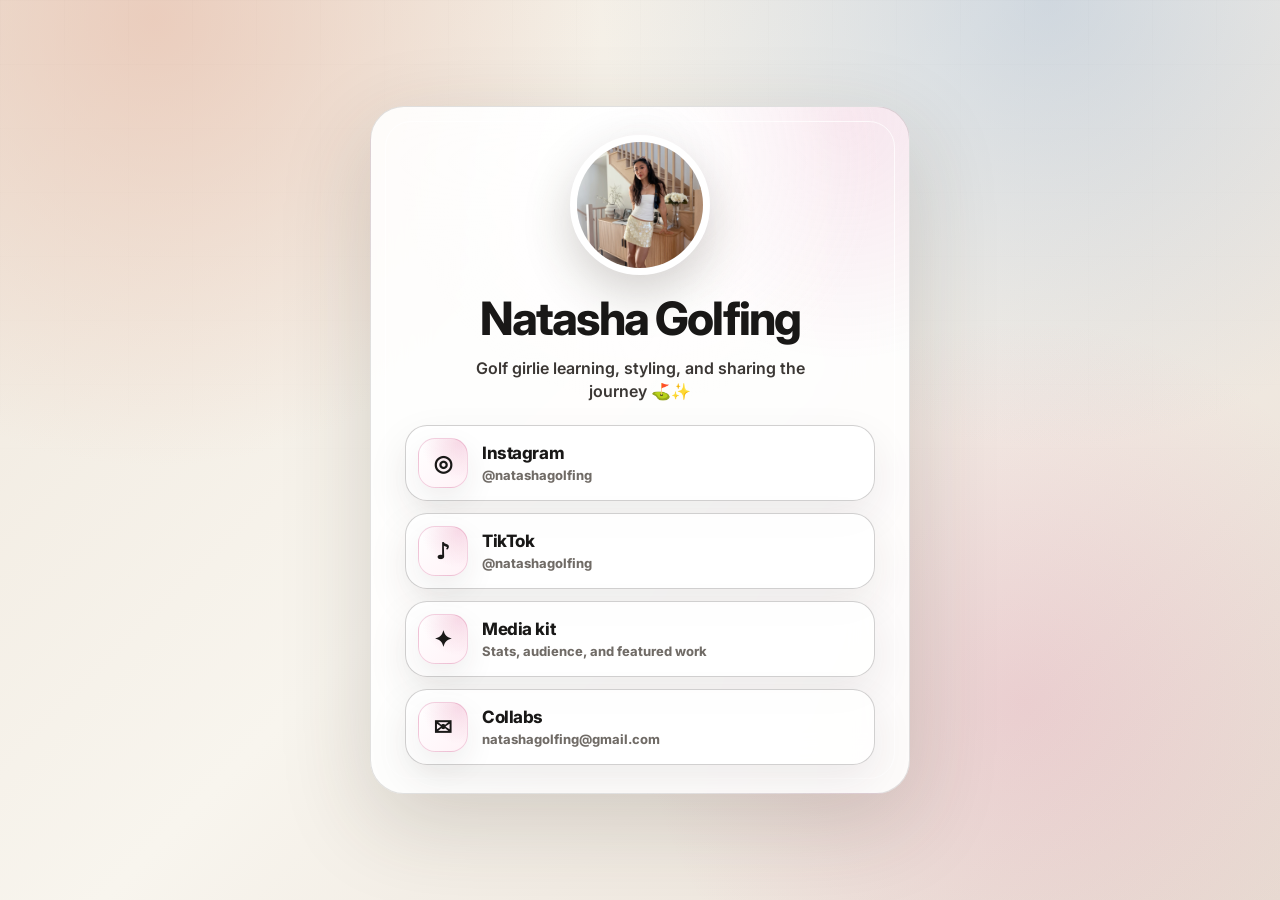
==== links/index.html @ 9432d254 "Fit links page and soften icons" ====
<!doctype html>
<html lang="en">
  <head>
    <meta charset="utf-8" />
    <meta name="viewport" content="width=device-width, initial-scale=1" />
    <meta name="description" content="Natasha Golfing links for Instagram, TikTok, media kit, and collabs." />
    <title>Natasha Golfing Links</title>
    <link rel="preconnect" href="https://fonts.googleapis.com" />
    <link rel="preconnect" href="https://fonts.gstatic.com" crossorigin />
    <link href="https://fonts.googleapis.com/css2?family=Inter:wght@400;500;600;700;800;900&display=swap" rel="stylesheet" />
    <link rel="stylesheet" href="styles.css?v=20260704-links9" />
  </head>
  <body>
    <div class="noise" aria-hidden="true"></div>
    <main class="links-shell" aria-label="Natasha Golfing links">
      <section class="links-card">
        <div class="avatar-wrap">
          <img src="../assets/natasha-avatar.jpg" alt="Natasha Golfing" />
        </div>

        <h1>Natasha Golfing</h1>
        <p class="intro">Golf girlie learning, styling, and sharing the journey ⛳️✨</p>

        <div class="link-stack">
          <a class="link-button instagram" href="https://www.instagram.com/natashagolfing/" target="_blank" rel="noreferrer">
            <span class="link-icon">◎</span>
            <span>
              <strong>Instagram</strong>
              <small>@natashagolfing</small>
            </span>
          </a>

          <a class="link-button tiktok" href="https://www.tiktok.com/@natashagolfing" target="_blank" rel="noreferrer">
            <span class="link-icon">♪</span>
            <span>
              <strong>TikTok</strong>
              <small>@natashagolfing</small>
            </span>
          </a>

          <a class="link-button media-kit" href="https://natashagolfing.com/">
            <span class="link-icon">✦</span>
            <span>
              <strong>Media kit</strong>
              <small>Stats, audience, and featured work</small>
            </span>
          </a>

          <a class="link-button email" href="mailto:natashagolfing@gmail.com">
            <span class="link-icon">✉</span>
            <span>
              <strong>Collabs</strong>
              <small>natashagolfing@gmail.com</small>
            </span>
          </a>
        </div>
      </section>
    </main>
  </body>
</html>
---- links/styles.css ----
:root {
  --bg: #f2eee8;
  --ink: #191817;
  --muted: #706b66;
  --line: rgba(25, 24, 23, 0.13);
  --line-strong: rgba(25, 24, 23, 0.2);
  --card: rgba(255, 255, 255, 0.88);
  --blush: #c5437d;
  --pink-soft: #f6dbe8;
  --cream: #fff8ee;
  --shadow: 0 28px 90px rgba(54, 43, 35, 0.18);
}

* { box-sizing: border-box; }
html { height: 100%; }
body {
  height: 100vh;
  height: 100dvh;
  margin: 0;
  overflow: hidden;
  color: var(--ink);
  font-family: Inter, system-ui, -apple-system, BlinkMacSystemFont, "Segoe UI", sans-serif;
  background:
    radial-gradient(circle at 12% 2%, rgba(232, 194, 176, 0.72), transparent 28rem),
    radial-gradient(circle at 82% 0%, rgba(143, 169, 200, 0.38), transparent 28rem),
    radial-gradient(circle at 80% 78%, rgba(209, 59, 124, 0.14), transparent 24rem),
    linear-gradient(135deg, #efe7dc, #f8f5ee 46%, #e8ddd3);
}

.noise {
  position: fixed;
  inset: 0;
  pointer-events: none;
  opacity: 0.28;
  background-image:
    linear-gradient(rgba(25,24,23,0.035) 1px, transparent 1px),
    linear-gradient(90deg, rgba(25,24,23,0.03) 1px, transparent 1px);
  background-size: 64px 64px;
  mask-image: linear-gradient(to bottom, #000, transparent 82%);
}

.links-shell {
  position: relative;
  z-index: 1;
  width: min(100% - 28px, 540px);
  height: 100vh;
  height: 100dvh;
  margin: 0 auto;
  padding: 14px 0;
  display: grid;
  place-items: center;
}

.links-card {
  width: 100%;
  max-height: calc(100dvh - 28px);
  position: relative;
  overflow: hidden;
  border: 1px solid var(--line);
  border-radius: 34px;
  background:
    radial-gradient(circle at 50% 8%, rgba(255,255,255,.98), transparent 15rem),
    radial-gradient(circle at 88% 2%, rgba(209,59,124,.12), transparent 15rem),
    var(--card);
  box-shadow: var(--shadow);
  backdrop-filter: blur(26px);
  padding: clamp(20px, 3.2dvh, 30px) 34px;
  text-align: center;
}

.links-card::before {
  content: "";
  position: absolute;
  inset: 14px;
  border-radius: 26px;
  border: 1px solid rgba(255,255,255,.74);
  pointer-events: none;
}

.avatar-wrap {
  width: clamp(106px, 17dvh, 140px);
  aspect-ratio: 1;
  margin: 0 auto clamp(14px, 2.2dvh, 20px);
  position: relative;
  border-radius: 999px;
  border: 7px solid #fff;
  overflow: hidden;
  background: #eee;
  box-shadow: 0 18px 48px rgba(54,43,35,.22);
}

.avatar-wrap img {
  width: 100%;
  height: 100%;
  object-fit: cover;
  object-position: center center;
  display: block;
}

.eyebrow {
  margin: 0 0 10px;
  color: var(--blush);
  text-transform: uppercase;
  letter-spacing: .16em;
  font-size: 11px;
  font-weight: 950;
}

h1 {
  margin: 0;
  font-size: clamp(34px, 7vw, 46px);
  line-height: 1;
  letter-spacing: -.04em;
  font-weight: 760;
}

.intro {
  max-width: 390px;
  margin: clamp(12px, 1.8dvh, 16px) auto clamp(16px, 2.5dvh, 22px);
  color: #3b3734;
  font-size: clamp(14px, 2.1dvh, 16px);
  line-height: 1.42;
  font-weight: 600;
}

.link-stack {
  display: grid;
  gap: clamp(8px, 1.4dvh, 12px);
}

.link-button {
  min-height: clamp(58px, 9dvh, 70px);
  position: relative;
  display: grid;
  grid-template-columns: auto 1fr;
  align-items: center;
  gap: 14px;
  border: 1px solid var(--line-strong);
  border-radius: 22px;
  background: rgba(255,255,255,.8);
  color: var(--ink);
  text-decoration: none;
  padding: clamp(8px, 1.4dvh, 12px) 16px clamp(8px, 1.4dvh, 12px) 12px;
  box-shadow: 0 16px 42px rgba(54,43,35,.08);
  transition: transform 180ms ease, box-shadow 180ms ease, border-color 180ms ease, background 180ms ease;
}

.link-button:hover {
  transform: translateY(-3px);
  border-color: rgba(197,67,125,.36);
  background: #fff;
  box-shadow: 0 22px 54px rgba(54,43,35,.14);
}

.link-icon {
  width: clamp(42px, 6.4dvh, 50px);
  height: clamp(42px, 6.4dvh, 50px);
  display: grid;
  place-items: center;
  border: 1px solid rgba(197,67,125,.22);
  border-radius: 17px;
  background:
    radial-gradient(circle at 82% 8%, rgba(209,59,124,.16), transparent 62%),
    linear-gradient(135deg, #fff, #fff2f7);
  color: var(--ink);
  font-size: 22px;
  font-weight: 950;
  box-shadow: 0 12px 30px rgba(54,43,35,.08);
  transition: background 180ms ease, color 180ms ease, border-color 180ms ease;
}

.link-button:hover .link-icon {
  background:
    radial-gradient(circle at 82% 8%, rgba(209,59,124,.22), transparent 62%),
    linear-gradient(135deg, #fff, #ffe8f1);
  border-color: rgba(197,67,125,.34);
  color: var(--ink);
}

.link-button span:not(.link-icon) {
  min-width: 0;
  display: grid;
  gap: 4px;
  text-align: left;
}

.link-button strong {
  font-size: 17px;
  letter-spacing: -.025em;
  font-weight: 760;
}

.link-button small {
  overflow: hidden;
  color: var(--muted);
  font-size: 13px;
  font-weight: 750;
  text-overflow: ellipsis;
  white-space: nowrap;
}

@media (max-width: 520px) {
  .links-shell {
    width: min(100% - 18px, 540px);
    padding: 8px 0;
  }

  .links-card {
    max-height: calc(100dvh - 16px);
    border-radius: 28px;
    padding: clamp(16px, 2.6dvh, 22px) 18px;
  }

  .links-card::before {
    inset: 10px;
    border-radius: 22px;
  }

  .avatar-wrap {
    width: clamp(96px, 16dvh, 124px);
    border-width: 6px;
  }

  h1 { font-size: clamp(31px, 9.5vw, 40px); }
  .intro { font-size: clamp(13px, 2dvh, 15px); }
  .link-button { border-radius: 20px; }
  .link-icon { border-radius: 16px; }
}

@media (max-height: 680px) {
  .links-card { padding-top: 16px; padding-bottom: 16px; }
  .links-card::before { inset: 9px; }
  .avatar-wrap { width: 92px; border-width: 6px; }
  h1 { font-size: 34px; }
  .intro { margin-top: 10px; margin-bottom: 12px; font-size: 13px; line-height: 1.32; }
  .link-stack { gap: 8px; }
  .link-button { min-height: 56px; border-radius: 18px; }
  .link-icon { width: 40px; height: 40px; border-radius: 14px; font-size: 19px; }
  .link-button strong { font-size: 15px; }
  .link-button small { font-size: 12px; }
}

@media (max-height: 560px) {
  .links-card { padding-top: 12px; padding-bottom: 12px; }
  .avatar-wrap { width: 74px; margin-bottom: 8px; }
  h1 { font-size: 30px; }
  .intro { margin: 8px auto 10px; }
  .link-button { min-height: 50px; }
  .link-icon { width: 36px; height: 36px; }
}
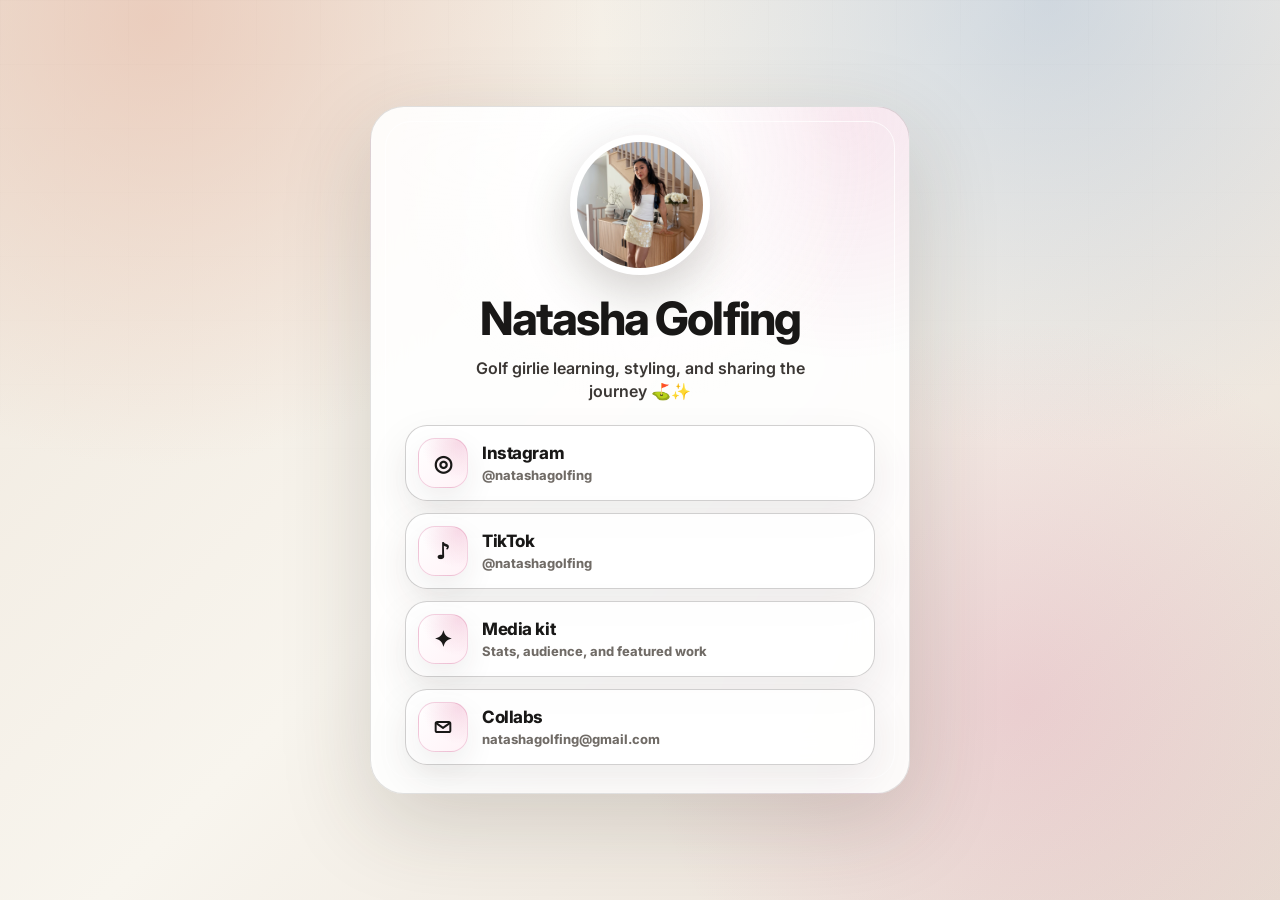
==== commit da054982: "Use outline collabs icon" ====
--- a/links/index.html
+++ b/links/index.html
@@ -8,7 +8,7 @@
     <link rel="preconnect" href="https://fonts.googleapis.com" />
     <link rel="preconnect" href="https://fonts.gstatic.com" crossorigin />
     <link href="https://fonts.googleapis.com/css2?family=Inter:wght@400;500;600;700;800;900&display=swap" rel="stylesheet" />
-    <link rel="stylesheet" href="styles.css?v=20260704-links9" />
+    <link rel="stylesheet" href="styles.css?v=20260704-links11" />
   </head>
   <body>
     <div class="noise" aria-hidden="true"></div>
@@ -47,7 +47,12 @@
           </a>
 
           <a class="link-button email" href="mailto:natashagolfing@gmail.com">
-            <span class="link-icon">✉</span>
+            <span class="link-icon" aria-hidden="true">
+              <svg viewBox="0 0 24 24" focusable="false">
+                <rect x="4" y="6.5" width="16" height="11" rx="1.8" />
+                <path d="M5 8l7 5 7-5" />
+              </svg>
+            </span>
             <span>
               <strong>Collabs</strong>
               <small>natashagolfing@gmail.com</small>
@@ -56,5 +61,6 @@
         </div>
       </section>
     </main>
+    <script src="script.js?v=20260704-links11"></script>
   </body>
 </html>
--- a/links/styles.css
+++ b/links/styles.css
@@ -176,6 +176,15 @@
   border-color: rgba(197,67,125,.34);
   color: var(--ink);
 }
+.link-icon svg {
+  width: 22px;
+  height: 22px;
+  fill: none;
+  stroke: currentColor;
+  stroke-width: 2.15;
+  stroke-linecap: round;
+  stroke-linejoin: round;
+}
 
 .link-button span:not(.link-icon) {
   min-width: 0;
@@ -197,6 +206,29 @@
   font-weight: 750;
   text-overflow: ellipsis;
   white-space: nowrap;
+}
+.email-toast {
+  position: fixed;
+  left: 50%;
+  bottom: 18px;
+  z-index: 20;
+  transform: translate(-50%, 12px);
+  opacity: 0;
+  pointer-events: none;
+  border: 1px solid var(--line-strong);
+  border-radius: 999px;
+  background: rgba(255,255,255,.92);
+  color: var(--ink);
+  padding: 11px 15px;
+  font-size: 13px;
+  font-weight: 900;
+  box-shadow: 0 18px 44px rgba(54,43,35,.16);
+  backdrop-filter: blur(18px);
+  transition: opacity 180ms ease, transform 180ms ease;
+}
+.email-toast.show {
+  opacity: 1;
+  transform: translate(-50%, 0);
 }
 
 @media (max-width: 520px) {
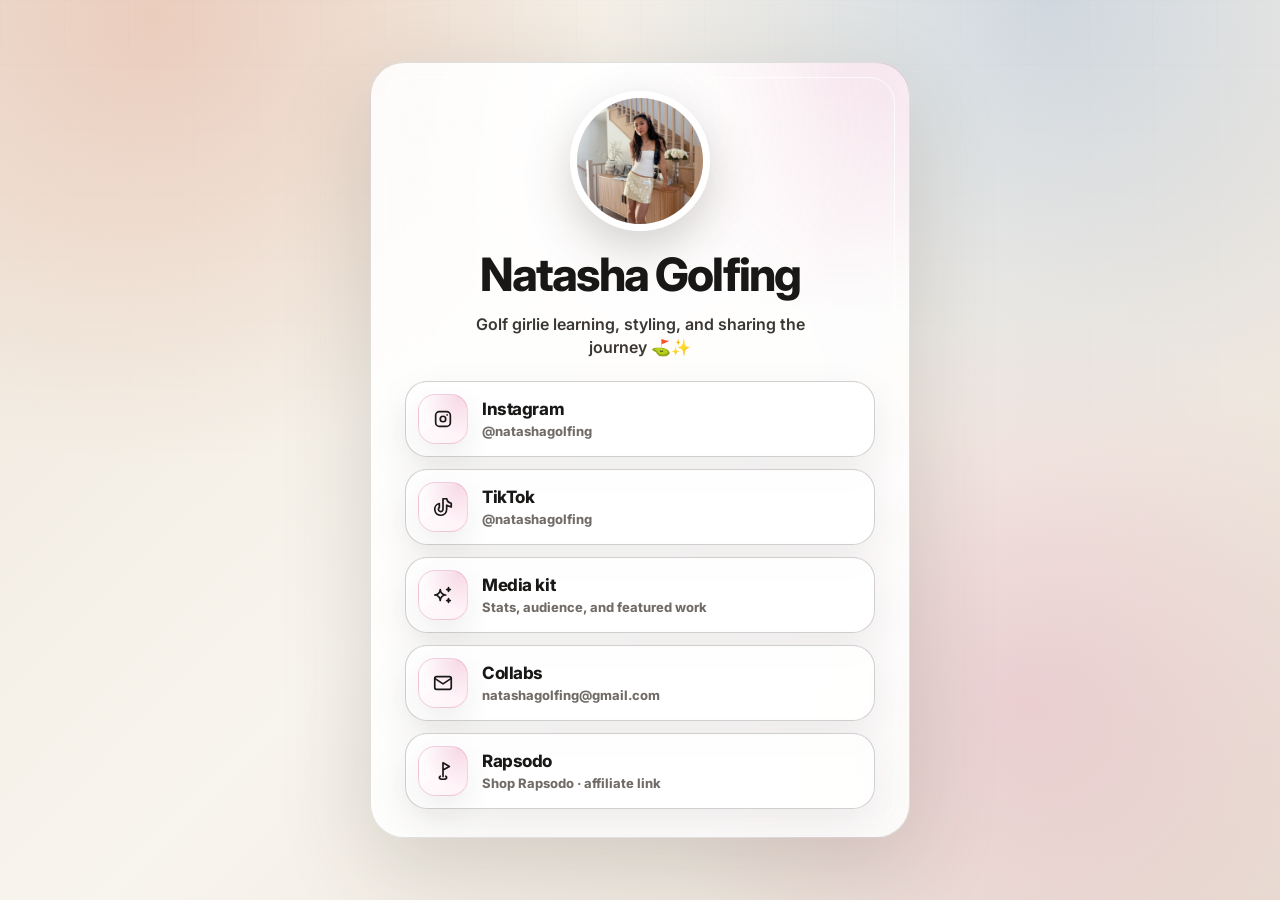
==== commit d6e88117: "Links page: unify icons as outline SVGs, add Rapsodo affiliate link" ====
--- a/links/index.html
+++ b/links/index.html
@@ -3,12 +3,12 @@
   <head>
     <meta charset="utf-8" />
     <meta name="viewport" content="width=device-width, initial-scale=1" />
-    <meta name="description" content="Natasha Golfing links for Instagram, TikTok, media kit, and collabs." />
+    <meta name="description" content="Natasha Golfing links for Instagram, TikTok, media kit, collabs, and Rapsodo." />
     <title>Natasha Golfing Links</title>
     <link rel="preconnect" href="https://fonts.googleapis.com" />
     <link rel="preconnect" href="https://fonts.gstatic.com" crossorigin />
     <link href="https://fonts.googleapis.com/css2?family=Inter:wght@400;500;600;700;800;900&display=swap" rel="stylesheet" />
-    <link rel="stylesheet" href="styles.css?v=20260704-links11" />
+    <link rel="stylesheet" href="styles.css?v=20260704-links13" />
   </head>
   <body>
     <div class="noise" aria-hidden="true"></div>
@@ -22,8 +22,10 @@
         <p class="intro">Golf girlie learning, styling, and sharing the journey ⛳️✨</p>
 
         <div class="link-stack">
-          <a class="link-button instagram" href="https://www.instagram.com/natashagolfing/" target="_blank" rel="noreferrer">
-            <span class="link-icon">◎</span>
+          <a class="link-button instagram" href="https://instagram.com/natashagolfing" target="_blank" rel="noreferrer">
+            <span class="link-icon" aria-hidden="true">
+              <svg viewBox="0 0 24 24" focusable="false"><path d="M4 8a4 4 0 0 1 4-4h8a4 4 0 0 1 4 4v8a4 4 0 0 1-4 4H8a4 4 0 0 1-4-4z" /><circle cx="12" cy="12" r="3" /><path d="M16.5 7.5v.01" /></svg>
+            </span>
             <span>
               <strong>Instagram</strong>
               <small>@natashagolfing</small>
@@ -31,7 +33,9 @@
           </a>
 
           <a class="link-button tiktok" href="https://www.tiktok.com/@natashagolfing" target="_blank" rel="noreferrer">
-            <span class="link-icon">♪</span>
+            <span class="link-icon" aria-hidden="true">
+              <svg viewBox="0 0 24 24" focusable="false"><path d="M21 7.917v4.034a9.948 9.948 0 0 1-5-1.951v4.5a6.5 6.5 0 1 1-8-6.326v4.326a2.5 2.5 0 1 0 4 2V3h4.083A6.005 6.005 0 0 0 21 7.917z" /></svg>
+            </span>
             <span>
               <strong>TikTok</strong>
               <small>@natashagolfing</small>
@@ -39,7 +43,9 @@
           </a>
 
           <a class="link-button media-kit" href="https://natashagolfing.com/">
-            <span class="link-icon">✦</span>
+            <span class="link-icon" aria-hidden="true">
+              <svg viewBox="0 0 24 24" focusable="false"><path d="M16 18a2 2 0 0 1 2 2a2 2 0 0 1 2-2a2 2 0 0 1-2-2a2 2 0 0 1-2 2zm0-12a2 2 0 0 1 2 2a2 2 0 0 1 2-2a2 2 0 0 1-2-2a2 2 0 0 1-2 2zM9 18a6 6 0 0 1 6-6a6 6 0 0 1-6-6a6 6 0 0 1-6 6a6 6 0 0 1 6 6z" /></svg>
+            </span>
             <span>
               <strong>Media kit</strong>
               <small>Stats, audience, and featured work</small>
@@ -48,19 +54,25 @@
 
           <a class="link-button email" href="mailto:natashagolfing@gmail.com">
             <span class="link-icon" aria-hidden="true">
-              <svg viewBox="0 0 24 24" focusable="false">
-                <rect x="4" y="6.5" width="16" height="11" rx="1.8" />
-                <path d="M5 8l7 5 7-5" />
-              </svg>
+              <svg viewBox="0 0 24 24" focusable="false"><path d="M3 7a2 2 0 0 1 2-2h14a2 2 0 0 1 2 2v10a2 2 0 0 1-2 2H5a2 2 0 0 1-2-2z" /><path d="M3 7l9 6l9-6" /></svg>
             </span>
             <span>
               <strong>Collabs</strong>
               <small>natashagolfing@gmail.com</small>
             </span>
           </a>
+
+          <a class="link-button rapsodo" href="http://glnk.io/91vnw/natashagan" target="_blank" rel="noreferrer">
+            <span class="link-icon" aria-hidden="true">
+              <svg viewBox="0 0 24 24" focusable="false"><path d="M12 18V3l7 4l-7 4" /><path d="M9 17.67c-.62.36-1 .82-1 1.33c0 1.1 1.8 2 4 2s4-.9 4-2c0-.5-.38-.97-1-1.33" /></svg>
+            </span>
+            <span>
+              <strong>Rapsodo</strong>
+              <small>Shop Rapsodo · affiliate link</small>
+            </span>
+          </a>
         </div>
       </section>
     </main>
-    <script src="script.js?v=20260704-links11"></script>
   </body>
 </html>
--- a/links/styles.css
+++ b/links/styles.css
@@ -163,8 +163,6 @@
     radial-gradient(circle at 82% 8%, rgba(209,59,124,.16), transparent 62%),
     linear-gradient(135deg, #fff, #fff2f7);
   color: var(--ink);
-  font-size: 22px;
-  font-weight: 950;
   box-shadow: 0 12px 30px rgba(54,43,35,.08);
   transition: background 180ms ease, color 180ms ease, border-color 180ms ease;
 }
@@ -181,7 +179,7 @@
   height: 22px;
   fill: none;
   stroke: currentColor;
-  stroke-width: 2.15;
+  stroke-width: 1.85;
   stroke-linecap: round;
   stroke-linejoin: round;
 }
@@ -207,30 +205,6 @@
   text-overflow: ellipsis;
   white-space: nowrap;
 }
-.email-toast {
-  position: fixed;
-  left: 50%;
-  bottom: 18px;
-  z-index: 20;
-  transform: translate(-50%, 12px);
-  opacity: 0;
-  pointer-events: none;
-  border: 1px solid var(--line-strong);
-  border-radius: 999px;
-  background: rgba(255,255,255,.92);
-  color: var(--ink);
-  padding: 11px 15px;
-  font-size: 13px;
-  font-weight: 900;
-  box-shadow: 0 18px 44px rgba(54,43,35,.16);
-  backdrop-filter: blur(18px);
-  transition: opacity 180ms ease, transform 180ms ease;
-}
-.email-toast.show {
-  opacity: 1;
-  transform: translate(-50%, 0);
-}
-
 @media (max-width: 520px) {
   .links-shell {
     width: min(100% - 18px, 540px);
@@ -267,7 +241,8 @@
   .intro { margin-top: 10px; margin-bottom: 12px; font-size: 13px; line-height: 1.32; }
   .link-stack { gap: 8px; }
   .link-button { min-height: 56px; border-radius: 18px; }
-  .link-icon { width: 40px; height: 40px; border-radius: 14px; font-size: 19px; }
+  .link-icon { width: 40px; height: 40px; border-radius: 14px; }
+  .link-icon svg { width: 20px; height: 20px; }
   .link-button strong { font-size: 15px; }
   .link-button small { font-size: 12px; }
 }
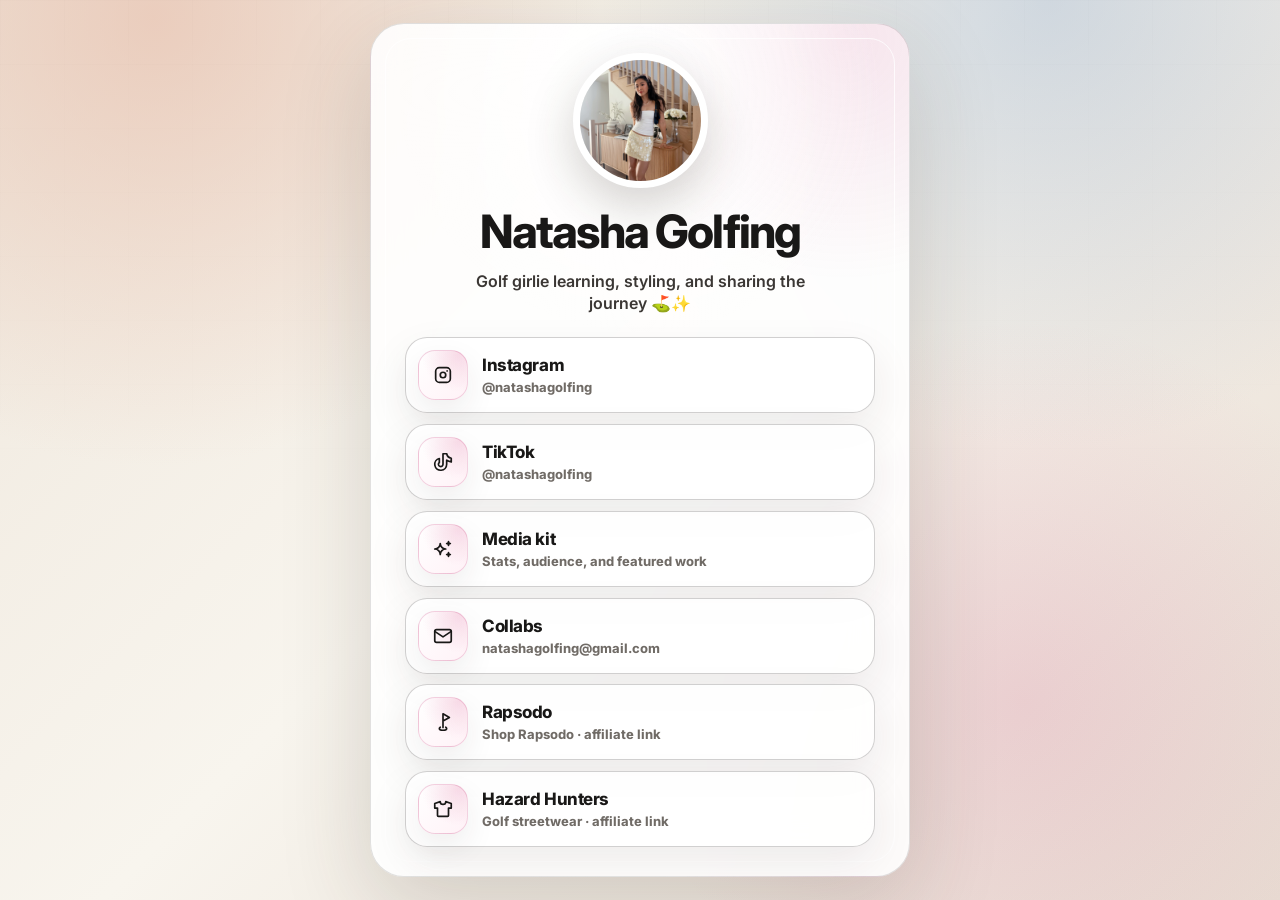
==== commit 63aef897: "Links page: add Hazard Hunters affiliate link, fit 6 links in viewport" ====
--- a/links/index.html
+++ b/links/index.html
@@ -3,12 +3,12 @@
   <head>
     <meta charset="utf-8" />
     <meta name="viewport" content="width=device-width, initial-scale=1" />
-    <meta name="description" content="Natasha Golfing links for Instagram, TikTok, media kit, collabs, and Rapsodo." />
+    <meta name="description" content="Natasha Golfing links for Instagram, TikTok, media kit, collabs, Rapsodo, and Hazard Hunters." />
     <title>Natasha Golfing Links</title>
     <link rel="preconnect" href="https://fonts.googleapis.com" />
     <link rel="preconnect" href="https://fonts.gstatic.com" crossorigin />
     <link href="https://fonts.googleapis.com/css2?family=Inter:wght@400;500;600;700;800;900&display=swap" rel="stylesheet" />
-    <link rel="stylesheet" href="styles.css?v=20260704-links13" />
+    <link rel="stylesheet" href="styles.css?v=20260704-links17" />
   </head>
   <body>
     <div class="noise" aria-hidden="true"></div>
@@ -71,6 +71,16 @@
               <small>Shop Rapsodo · affiliate link</small>
             </span>
           </a>
+
+          <a class="link-button hazard-hunters" href="https://hazardhunters.net/natashagan" target="_blank" rel="noreferrer">
+            <span class="link-icon" aria-hidden="true">
+              <svg viewBox="0 0 24 24" focusable="false"><path d="M15 4l6 2v5h-3v8a1 1 0 0 1-1 1H7a1 1 0 0 1-1-1v-8H3V6l6-2a3 3 0 0 0 6 0" /></svg>
+            </span>
+            <span>
+              <strong>Hazard Hunters</strong>
+              <small>Golf streetwear · affiliate link</small>
+            </span>
+          </a>
         </div>
       </section>
     </main>
--- a/links/styles.css
+++ b/links/styles.css
@@ -14,10 +14,10 @@
 * { box-sizing: border-box; }
 html { height: 100%; }
 body {
-  height: 100vh;
-  height: 100dvh;
+  min-height: 100vh;
+  min-height: 100dvh;
   margin: 0;
-  overflow: hidden;
+  overflow-x: hidden;
   color: var(--ink);
   font-family: Inter, system-ui, -apple-system, BlinkMacSystemFont, "Segoe UI", sans-serif;
   background:
@@ -43,8 +43,8 @@
   position: relative;
   z-index: 1;
   width: min(100% - 28px, 540px);
-  height: 100vh;
-  height: 100dvh;
+  min-height: 100vh;
+  min-height: 100dvh;
   margin: 0 auto;
   padding: 14px 0;
   display: grid;
@@ -53,7 +53,6 @@
 
 .links-card {
   width: 100%;
-  max-height: calc(100dvh - 28px);
   position: relative;
   overflow: hidden;
   border: 1px solid var(--line);
@@ -78,7 +77,7 @@
 }
 
 .avatar-wrap {
-  width: clamp(106px, 17dvh, 140px);
+  width: clamp(100px, 15dvh, 140px);
   aspect-ratio: 1;
   margin: 0 auto clamp(14px, 2.2dvh, 20px);
   position: relative;
@@ -125,11 +124,11 @@
 
 .link-stack {
   display: grid;
-  gap: clamp(8px, 1.4dvh, 12px);
+  gap: clamp(8px, 1.2dvh, 12px);
 }
 
 .link-button {
-  min-height: clamp(58px, 9dvh, 70px);
+  min-height: clamp(54px, 7.4dvh, 66px);
   position: relative;
   display: grid;
   grid-template-columns: auto 1fr;
@@ -212,7 +211,6 @@
   }
 
   .links-card {
-    max-height: calc(100dvh - 16px);
     border-radius: 28px;
     padding: clamp(16px, 2.6dvh, 22px) 18px;
   }
@@ -233,7 +231,7 @@
   .link-icon { border-radius: 16px; }
 }
 
-@media (max-height: 680px) {
+@media (max-height: 760px) {
   .links-card { padding-top: 16px; padding-bottom: 16px; }
   .links-card::before { inset: 9px; }
   .avatar-wrap { width: 92px; border-width: 6px; }
@@ -247,7 +245,7 @@
   .link-button small { font-size: 12px; }
 }
 
-@media (max-height: 560px) {
+@media (max-height: 620px) {
   .links-card { padding-top: 12px; padding-bottom: 12px; }
   .avatar-wrap { width: 74px; margin-bottom: 8px; }
   h1 { font-size: 30px; }
@@ -255,3 +253,10 @@
   .link-button { min-height: 50px; }
   .link-icon { width: 36px; height: 36px; }
 }
+
+@media (min-width: 521px) and (max-height: 860px) and (min-height: 761px) {
+  .links-card { padding-top: 18px; padding-bottom: 18px; }
+  .avatar-wrap { width: 108px; margin-bottom: 12px; }
+  h1 { font-size: 40px; }
+  .intro { margin: 10px auto 14px; }
+}
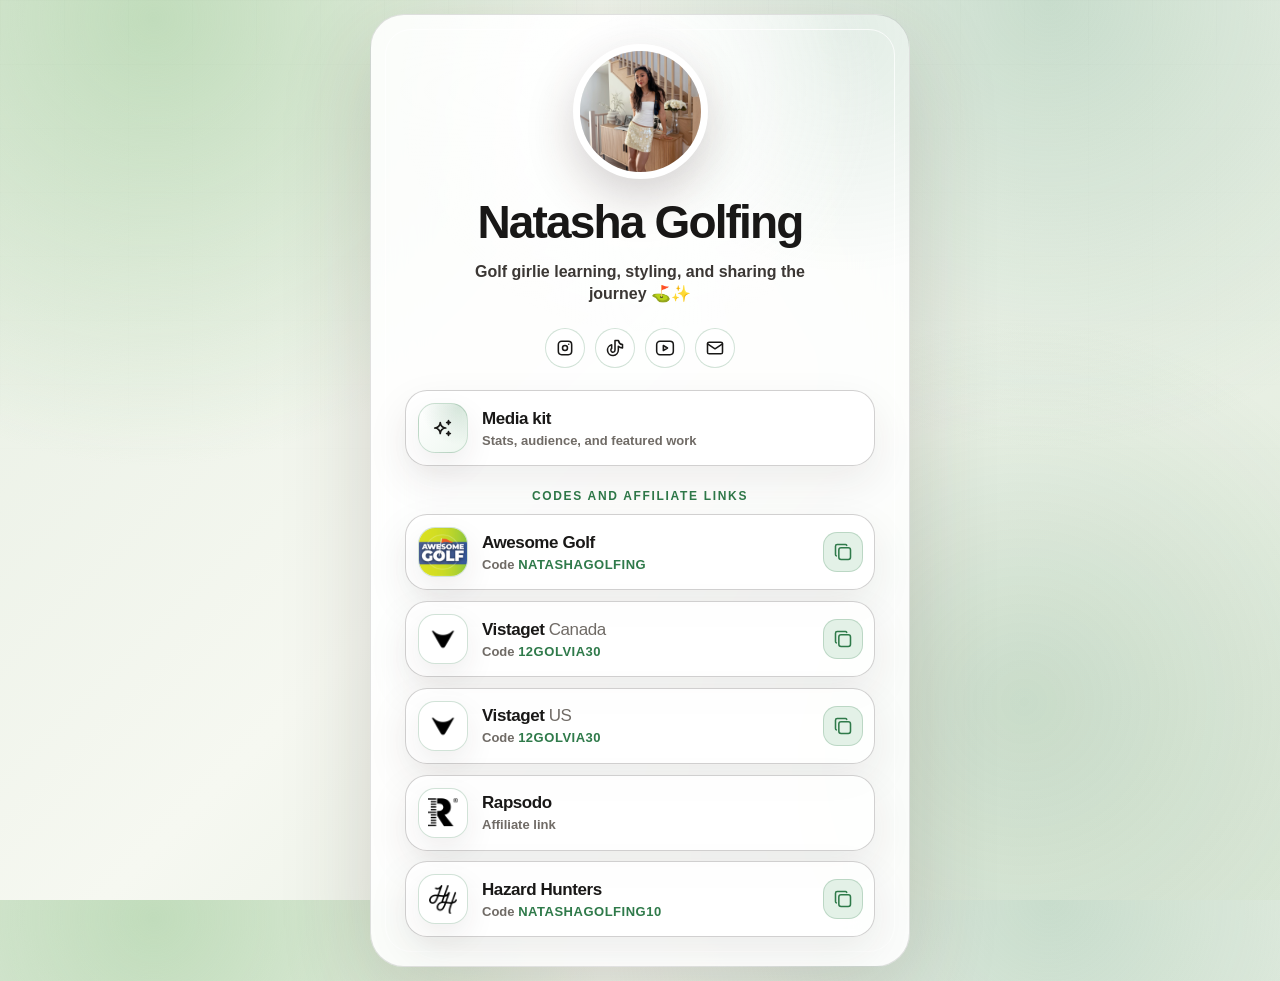
==== commit c38e6f89: "Serve links page at /, media kit at /mediakit; add social icons, codes and affiliate links, green He" ====
--- a/links/index.html
+++ b/links/index.html
@@ -2,87 +2,13 @@
 <html lang="en">
   <head>
     <meta charset="utf-8" />
-    <meta name="viewport" content="width=device-width, initial-scale=1" />
-    <meta name="description" content="Natasha Golfing links for Instagram, TikTok, media kit, collabs, Rapsodo, and Hazard Hunters." />
-    <title>Natasha Golfing Links</title>
-    <link rel="preconnect" href="https://fonts.googleapis.com" />
-    <link rel="preconnect" href="https://fonts.gstatic.com" crossorigin />
-    <link href="https://fonts.googleapis.com/css2?family=Inter:wght@400;500;600;700;800;900&display=swap" rel="stylesheet" />
-    <link rel="stylesheet" href="styles.css?v=20260704-links17" />
+    <title>Natasha Golfing</title>
+    <link rel="canonical" href="https://natashagolfing.com/" />
+    <meta name="robots" content="noindex" />
+    <meta http-equiv="refresh" content="0; url=/" />
+    <script>location.replace("/");</script>
   </head>
   <body>
-    <div class="noise" aria-hidden="true"></div>
-    <main class="links-shell" aria-label="Natasha Golfing links">
-      <section class="links-card">
-        <div class="avatar-wrap">
-          <img src="../assets/natasha-avatar.jpg" alt="Natasha Golfing" />
-        </div>
-
-        <h1>Natasha Golfing</h1>
-        <p class="intro">Golf girlie learning, styling, and sharing the journey ⛳️✨</p>
-
-        <div class="link-stack">
-          <a class="link-button instagram" href="https://instagram.com/natashagolfing" target="_blank" rel="noreferrer">
-            <span class="link-icon" aria-hidden="true">
-              <svg viewBox="0 0 24 24" focusable="false"><path d="M4 8a4 4 0 0 1 4-4h8a4 4 0 0 1 4 4v8a4 4 0 0 1-4 4H8a4 4 0 0 1-4-4z" /><circle cx="12" cy="12" r="3" /><path d="M16.5 7.5v.01" /></svg>
-            </span>
-            <span>
-              <strong>Instagram</strong>
-              <small>@natashagolfing</small>
-            </span>
-          </a>
-
-          <a class="link-button tiktok" href="https://www.tiktok.com/@natashagolfing" target="_blank" rel="noreferrer">
-            <span class="link-icon" aria-hidden="true">
-              <svg viewBox="0 0 24 24" focusable="false"><path d="M21 7.917v4.034a9.948 9.948 0 0 1-5-1.951v4.5a6.5 6.5 0 1 1-8-6.326v4.326a2.5 2.5 0 1 0 4 2V3h4.083A6.005 6.005 0 0 0 21 7.917z" /></svg>
-            </span>
-            <span>
-              <strong>TikTok</strong>
-              <small>@natashagolfing</small>
-            </span>
-          </a>
-
-          <a class="link-button media-kit" href="https://natashagolfing.com/">
-            <span class="link-icon" aria-hidden="true">
-              <svg viewBox="0 0 24 24" focusable="false"><path d="M16 18a2 2 0 0 1 2 2a2 2 0 0 1 2-2a2 2 0 0 1-2-2a2 2 0 0 1-2 2zm0-12a2 2 0 0 1 2 2a2 2 0 0 1 2-2a2 2 0 0 1-2-2a2 2 0 0 1-2 2zM9 18a6 6 0 0 1 6-6a6 6 0 0 1-6-6a6 6 0 0 1-6 6a6 6 0 0 1 6 6z" /></svg>
-            </span>
-            <span>
-              <strong>Media kit</strong>
-              <small>Stats, audience, and featured work</small>
-            </span>
-          </a>
-
-          <a class="link-button email" href="mailto:natashagolfing@gmail.com">
-            <span class="link-icon" aria-hidden="true">
-              <svg viewBox="0 0 24 24" focusable="false"><path d="M3 7a2 2 0 0 1 2-2h14a2 2 0 0 1 2 2v10a2 2 0 0 1-2 2H5a2 2 0 0 1-2-2z" /><path d="M3 7l9 6l9-6" /></svg>
-            </span>
-            <span>
-              <strong>Collabs</strong>
-              <small>natashagolfing@gmail.com</small>
-            </span>
-          </a>
-
-          <a class="link-button rapsodo" href="http://glnk.io/91vnw/natashagan" target="_blank" rel="noreferrer">
-            <span class="link-icon" aria-hidden="true">
-              <svg viewBox="0 0 24 24" focusable="false"><path d="M12 18V3l7 4l-7 4" /><path d="M9 17.67c-.62.36-1 .82-1 1.33c0 1.1 1.8 2 4 2s4-.9 4-2c0-.5-.38-.97-1-1.33" /></svg>
-            </span>
-            <span>
-              <strong>Rapsodo</strong>
-              <small>Shop Rapsodo · affiliate link</small>
-            </span>
-          </a>
-
-          <a class="link-button hazard-hunters" href="https://hazardhunters.net/natashagan" target="_blank" rel="noreferrer">
-            <span class="link-icon" aria-hidden="true">
-              <svg viewBox="0 0 24 24" focusable="false"><path d="M15 4l6 2v5h-3v8a1 1 0 0 1-1 1H7a1 1 0 0 1-1-1v-8H3V6l6-2a3 3 0 0 0 6 0" /></svg>
-            </span>
-            <span>
-              <strong>Hazard Hunters</strong>
-              <small>Golf streetwear · affiliate link</small>
-            </span>
-          </a>
-        </div>
-      </section>
-    </main>
+    <p>Moved to <a href="/">natashagolfing.com</a>.</p>
   </body>
 </html>
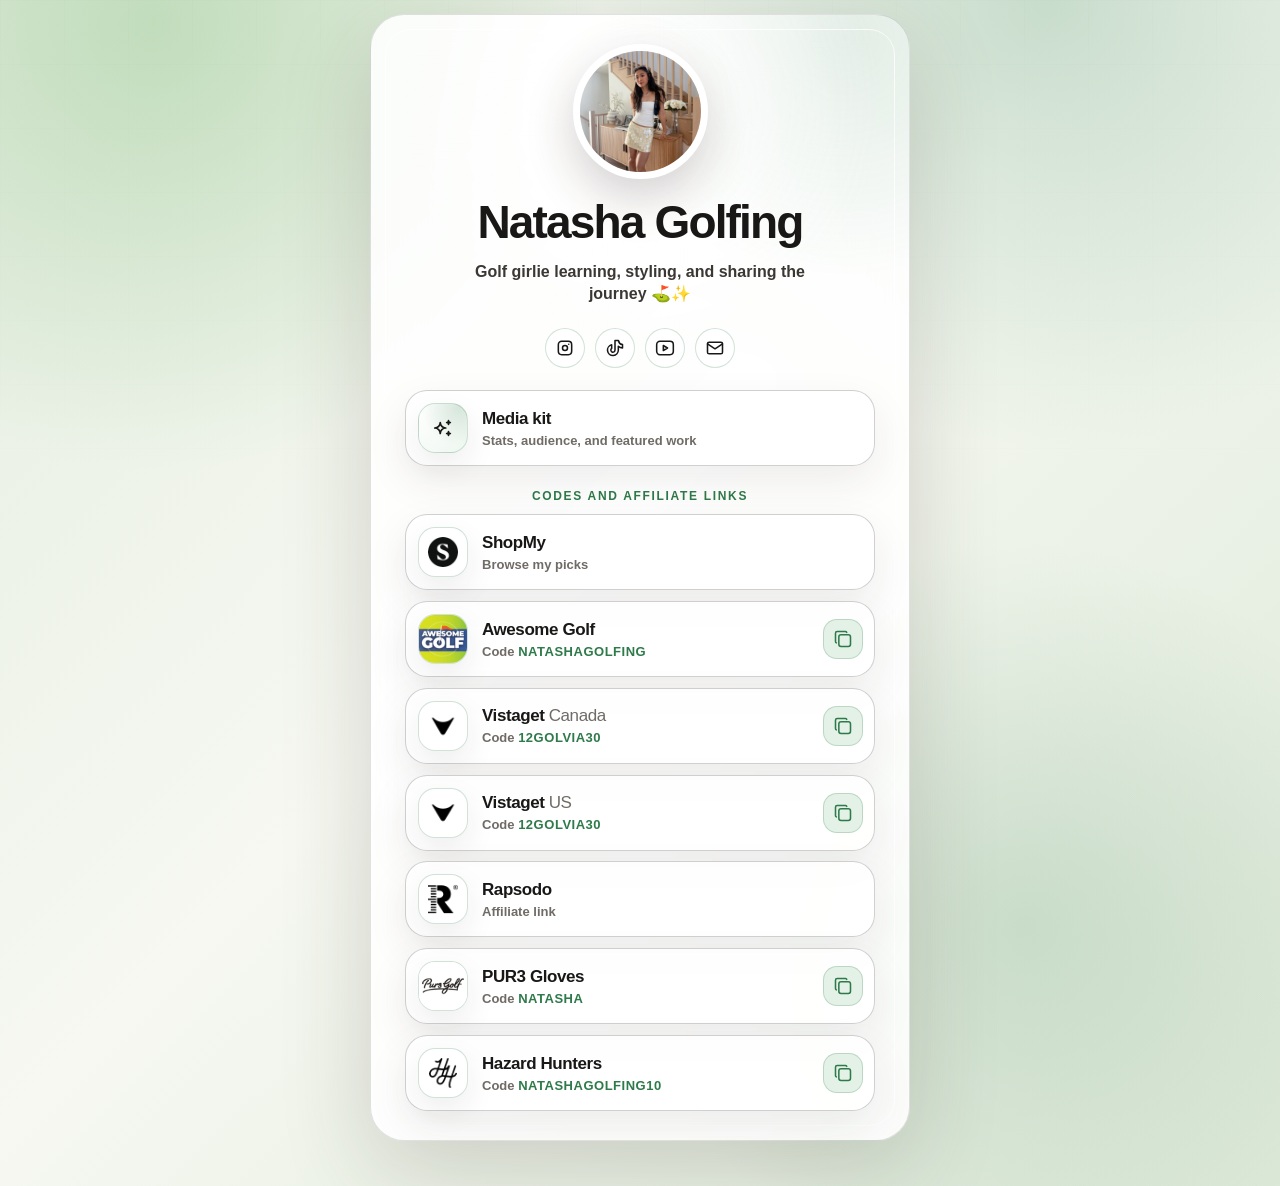
==== commit a9f6886b: "Add favicon and apple-touch-icon; remove unused old-theme media kit CSS Ultimate-Conversation: 1861" ====
--- a/links/index.html
+++ b/links/index.html
@@ -5,6 +5,8 @@
     <title>Natasha Golfing</title>
     <link rel="canonical" href="https://natashagolfing.com/" />
     <meta name="robots" content="noindex" />
+    <link rel="icon" href="/favicon.ico" sizes="any" />
+    <link rel="apple-touch-icon" href="/apple-touch-icon.png" />
     <meta http-equiv="refresh" content="0; url=/" />
     <script>location.replace("/");</script>
   </head>
